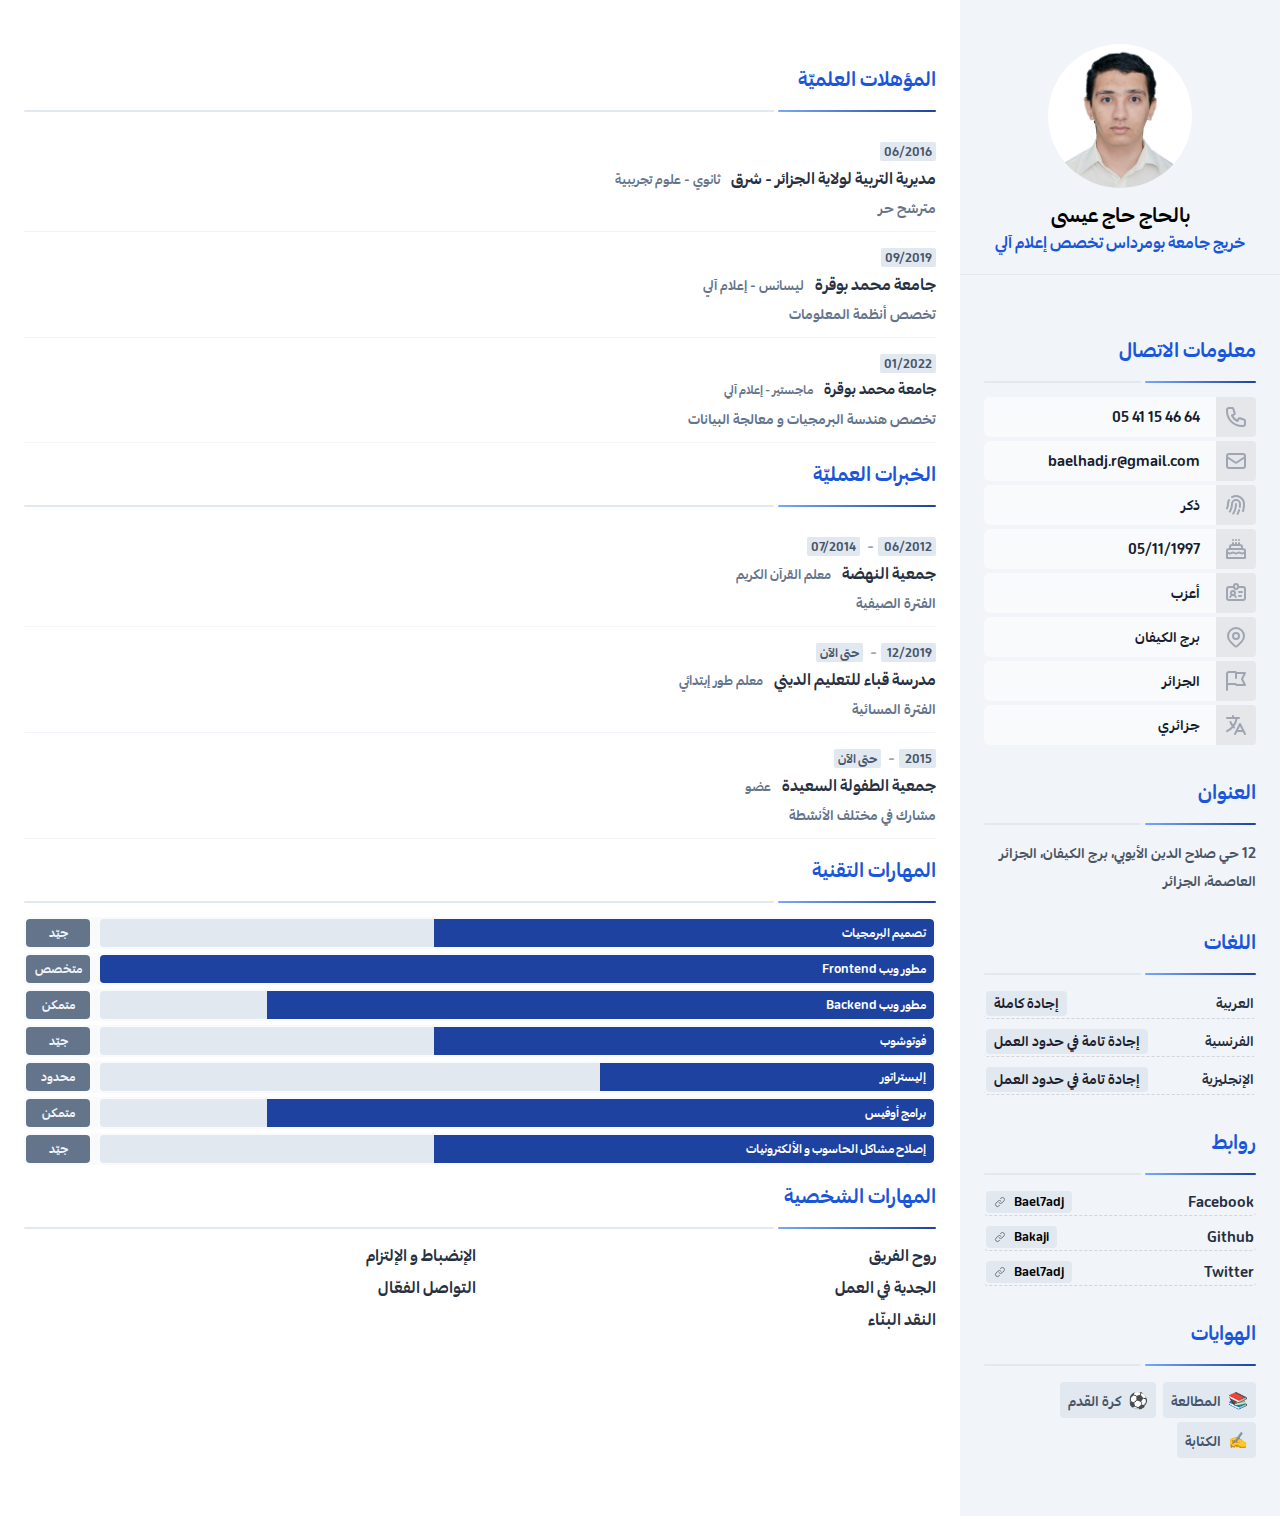
==== cv-ar.html @ a9716f7c "first init" ====
<!DOCTYPE html>
<html dir="rtl" lang="ar">

<head>
  <meta http-equiv="Content-Type" content="text/html; charset=UTF-8">
  <title>CV ar</title>
  <meta name="viewport" content="width=device-width, initial-scale=1, maximum-scale=1">
  <link rel="stylesheet" href="./assets/app.css">
  <link rel="stylesheet" href="./assets/font.css" type="text/css">
  <link rel="stylesheet" href="./assets/font-awesome.css">
  <meta name="description"
    content="مرحبًا ، أنا بلحاج الحاج عيسى ، مطور ويب مبتدئ يحب البرمجة واستكشاف تقنيات الويب الجديدة ، أستخدم تقنيات حديثة لإنشاء مواقع ويب رائعة">
  <meta name="og:description"
    content="مرحبًا ، أنا بلحاج الحاج عيسى ، مطور ويب مبتدئ يحب البرمجة واستكشاف تقنيات الويب الجديدة ، أستخدم تقنيات حديثة لإنشاء مواقع ويب رائعة">
  <link rel="stylesheet" href="./assets/custom.css">
</head>

<body style="background: #243876">
  <div class="page">
    <div class="cv md:flex overflow-hidden bg-white  ">
      <div class="md:w-80  w-full md:flex-shrink-0 bg-cool-gray-100 py-6">
        <div class="w-full">
          <div class="block md:hidden">
          </div>
          <div class="text-center mx-auto border-b border-cool-gray-200 mb-3 py-5">
            <img src="./assets/person.png" class="w-36 rounded mx-auto mb-3 font-bold" style="border-radius: 50%;">
            <h2 class="px-2 text-xl" style="font-weight: 900;">بالحاج حاج عيسى</h2>
            <h4 class="px-2 text-blue-700">خريج جامعة بومرداس تخصص إعلام آلي</h4>
          </div>
          <div class="text-gray-800 p-6 text-sm print:text-base print:font-normal leading-7">
          </div>
          <div class="px-6 mb-8">
            <h2 class="text-blue-700  text-xl font-bold">
              معلومات الاتصال
            </h2>
            <span class="flex my-4">
              <span class="w-48 rounded-sm h-0.5 bg-gradient-to-l from-blue-800 to-blue-400 inline-block -mb-2"></span>
              <span class="w-full rounded-sm ms-1 h-0.5 bg-cool-gray-200 inline-block -mb-2"></span>
            </span>
            <div>
              <div
                class="group mb-1 flex items-center text-sm print:text-base print:font-normal leading-5 font-medium text-gray-900 rounded-md bg-cool-gray-50">
                <span class="flex-shrink-0 bg-gray-200 p-2 rounded-s me-3 text-gray-400">
                  <svg class=" h-6 w-6 text-gray-400" fill="none" stroke="currentColor" viewBox="0 0 24 24"
                    xmlns="http://www.w3.org/2000/svg">
                    <path stroke-linecap="round" stroke-linejoin="round" stroke-width="2"
                      d="M3 5a2 2 0 012-2h3.28a1 1 0 01.948.684l1.498 4.493a1 1 0 01-.502 1.21l-2.257 1.13a11.042 11.042 0 005.516 5.516l1.13-2.257a1 1 0 011.21-.502l4.493 1.498a1 1 0 01.684.949V19a2 2 0 01-2 2h-1C9.716 21 3 14.284 3 6V5z">
                    </path>
                  </svg>
                </span>
                <a href="tel:05 41 15 46 64" dir="ltr" target="_blank"
                  class="p-1 truncate inline-block hover:text-blue-600">05 41 15 46 64</a>
              </div>
              <div
                class="group mb-1 flex items-center text-sm print:text-base print:font-normal leading-5 font-medium text-gray-900 rounded-md bg-cool-gray-50">
                <span class="flex-shrink-0 bg-gray-200 p-2 rounded-s me-3 text-gray-400">
                  <svg class="w-6 h-6 text-gray-400" fill="none" stroke="currentColor" viewBox="0 0 24 24"
                    xmlns="http://www.w3.org/2000/svg">
                    <path stroke-linecap="round" stroke-linejoin="round" stroke-width="2"
                      d="M3 8l7.89 5.26a2 2 0 002.22 0L21 8M5 19h14a2 2 0 002-2V7a2 2 0 00-2-2H5a2 2 0 00-2 2v10a2 2 0 002 2z">
                    </path>
                  </svg>
                </span>
                <a href="mailto:baelhadj.r@gmail.com" dir="ltr" target="_blank"
                  class="p-1 truncate inline-block hover:text-blue-600">baelhadj.r@gmail.com</a>
              </div>
              <div
                class="group mb-1 flex items-center text-sm print:text-base print:font-normal leading-5 font-medium text-gray-900 rounded-md bg-cool-gray-50">
                <span class="flex-shrink-0 bg-gray-200 p-2 rounded-s me-3 text-gray-400">
                  <svg class="w-6 h-6" fill="none" stroke="currentColor" viewBox="0 0 24 24"
                    xmlns="http://www.w3.org/2000/svg">
                    <path stroke-linecap="round" stroke-linejoin="round" stroke-width="2"
                      d="M12 11c0 3.517-1.009 6.799-2.753 9.571m-3.44-2.04l.054-.09A13.916 13.916 0 008 11a4 4 0 118 0c0 1.017-.07 2.019-.203 3m-2.118 6.844A21.88 21.88 0 0015.171 17m3.839 1.132c.645-2.266.99-4.659.99-7.132A8 8 0 008 4.07M3 15.364c.64-1.319 1-2.8 1-4.364 0-1.457.39-2.823 1.07-4">
                    </path>
                  </svg>
                </span>
                <span class="p-1 truncate inline-block capitalize">ذكر</span>
              </div>
              <div
                class="group mb-1 flex items-center text-sm print:text-base print:font-normal leading-5 font-medium text-gray-900 rounded-md bg-cool-gray-50">
                <span class="flex-shrink-0 bg-gray-200 p-2 rounded-s me-3 text-gray-400">
                  <svg class="w-6 h-6 text-gray-400" "="" fill=" none" stroke="currentColor" viewBox="0 0 24 24"
                    xmlns="http://www.w3.org/2000/svg">
                    <path stroke-linecap="round" stroke-linejoin="round" stroke-width="2"
                      d="M21 15.546c-.523 0-1.046.151-1.5.454a2.704 2.704 0 01-3 0 2.704 2.704 0 00-3 0 2.704 2.704 0 01-3 0 2.704 2.704 0 00-3 0 2.704 2.704 0 01-3 0 2.701 2.701 0 00-1.5-.454M9 6v2m3-2v2m3-2v2M9 3h.01M12 3h.01M15 3h.01M21 21v-7a2 2 0 00-2-2H5a2 2 0 00-2 2v7h18zm-3-9v-2a2 2 0 00-2-2H8a2 2 0 00-2 2v2h12z">
                    </path>
                  </svg>
                </span>
                <span class="p-1 truncate inline-block capitalize">05/11/1997</span>
              </div>
              <div
                class="group mb-1 flex items-center text-sm print:text-base print:font-normal leading-5 font-medium text-gray-900 rounded-md bg-cool-gray-50">
                <span class="flex-shrink-0 bg-gray-200 p-2 rounded-s me-3 text-gray-400">
                  <svg class="w-6 h-6 text-gray-400" fill="none" stroke="currentColor" viewBox="0 0 24 24"
                    xmlns="http://www.w3.org/2000/svg">
                    <path stroke-linecap="round" stroke-linejoin="round" stroke-width="2"
                      d="M10 6H5a2 2 0 00-2 2v9a2 2 0 002 2h14a2 2 0 002-2V8a2 2 0 00-2-2h-5m-4 0V5a2 2 0 114 0v1m-4 0a2 2 0 104 0m-5 8a2 2 0 100-4 2 2 0 000 4zm0 0c1.306 0 2.417.835 2.83 2M9 14a3.001 3.001 0 00-2.83 2M15 11h3m-3 4h2">
                    </path>
                  </svg>
                </span>
                <span class="p-1 truncate inline-block capitalize">أعزب</span>
              </div>
              <div
                class="group mb-1 flex items-center text-sm print:text-base print:font-normal leading-5 font-medium text-gray-900 rounded-md bg-cool-gray-50">
                <span class="flex-shrink-0 bg-gray-200 p-2 rounded-s me-3 text-gray-400">
                  <svg class="w-6 h-6" fill="none" stroke="currentColor" viewBox="0 0 24 24"
                    xmlns="http://www.w3.org/2000/svg">
                    <path stroke-linecap="round" stroke-linejoin="round" stroke-width="2"
                      d="M17.657 16.657L13.414 20.9a1.998 1.998 0 01-2.827 0l-4.244-4.243a8 8 0 1111.314 0z"></path>
                    <path stroke-linecap="round" stroke-linejoin="round" stroke-width="2"
                      d="M15 11a3 3 0 11-6 0 3 3 0 016 0z"></path>
                  </svg>
                </span>
                <span class="p-1 truncate inline-block capitalize">برج الكيفان</span>
              </div>
              <div
                class="group mb-1 flex items-center text-sm print:text-base print:font-normal leading-5 font-medium text-gray-900 rounded-md bg-cool-gray-50">
                <span class="flex-shrink-0 bg-gray-200 p-2 rounded-s me-3 text-gray-400">
                  <svg class="w-6 h-6 text-gray-400" fill="none" stroke="currentColor" viewBox="0 0 24 24"
                    xmlns="http://www.w3.org/2000/svg">
                    <path stroke-linecap="round" stroke-linejoin="round" stroke-width="2"
                      d="M3 21v-4m0 0V5a2 2 0 012-2h6.5l1 1H21l-3 6 3 6h-8.5l-1-1H5a2 2 0 00-2 2zm9-13.5V9"></path>
                  </svg>
                </span>
                <span class="p-1 truncate inline-block capitalize">الجزائر</span>
              </div>
              <div
                class="group mb-1 flex items-center text-sm print:text-base print:font-normal leading-5 font-medium text-gray-900 rounded-md bg-cool-gray-50">
                <span class="flex-shrink-0 bg-gray-200 p-2 rounded-s me-3 text-gray-400">
                  <svg class="w-6 h-6 text-gray-400" fill="none" stroke="currentColor" viewBox="0 0 24 24"
                    xmlns="http://www.w3.org/2000/svg">
                    <path stroke-linecap="round" stroke-linejoin="round" stroke-width="2"
                      d="M3 5h12M9 3v2m1.048 9.5A18.022 18.022 0 016.412 9m6.088 9h7M11 21l5-10 5 10M12.751 5C11.783 10.77 8.07 15.61 3 18.129">
                    </path>
                  </svg>
                </span>
                <span class="p-1 truncate inline-block capitalize">جزائري</span>
              </div>
            </div>
            <div class="mt-6">
            </div>
          </div>
          <div class="px-6 mb-8">
            <h2 class="text-blue-700  text-xl font-bold">
              العنوان</h2>
            <span class="flex my-4">
              <span class="w-48 rounded-sm h-0.5 bg-gradient-to-l from-blue-800 to-blue-400 inline-block -mb-2"></span>
              <span class="w-full rounded-sm ms-1 h-0.5 bg-cool-gray-200 inline-block -mb-2"></span>
            </span>
            <div class="text-gray-600 font-bold text-sm leading-7">12 حي صلاح الدين الأيوبي، برج الكيفان، الجزائر
              العاصمة، الجزائر</div>
          </div>
          <div class="px-6 mb-8">
            <h2 class="text-blue-700  text-xl font-bold">
              اللغات
            </h2>
            <span class="flex my-4">
              <span class="w-48 rounded-sm h-0.5 bg-gradient-to-l from-blue-800 to-blue-400 inline-block -mb-2"></span>
              <span class="w-full rounded-sm ms-1 h-0.5 bg-cool-gray-200 inline-block -mb-2"></span>
            </span>
            <div>
              <div class="flex items-center bg-cool-gray-200x p-0.5 rounded mb-2 border-b border-dashed">
                <span class="text-sm flex-grow text-cool-gray-800">
                  العربية
                </span>
                <span class="ms-2 text-sm p-0.5 px-2 rounded text-cool-gray-900 bg-cool-gray-200">إجادة كاملة </span>
              </div>
              <div class="flex items-center bg-cool-gray-200x p-0.5 rounded mb-2 border-b border-dashed">
                <span class="text-sm flex-grow text-cool-gray-800">
                  الفرنسية
                </span>
                <span class="ms-2 text-sm p-0.5 px-2 rounded text-cool-gray-900 bg-cool-gray-200">إجادة تامة في حدود
                  العمل </span>
              </div>
              <div class="flex items-center bg-cool-gray-200x p-0.5 rounded mb-2 border-b border-dashed">
                <span class="text-sm flex-grow text-cool-gray-800">
                  الإنجليزية
                </span>
                <span class="ms-2 text-sm p-0.5 px-2 rounded text-cool-gray-900 bg-cool-gray-200">إجادة تامة في حدود
                  العمل </span>
              </div>
            </div>
          </div>
          <div class="px-6 mb-8 print-hidden">
            <h2 class="text-blue-700  text-xl font-bold">
              روابط
            </h2>
            <span class="flex my-4">
              <span class="w-48 rounded-sm h-0.5 bg-gradient-to-l from-blue-800 to-blue-400 inline-block -mb-2"></span>
              <span class="w-full rounded-sm ms-1 h-0.5 bg-cool-gray-200 inline-block -mb-2"></span>
            </span>
            <div>
              <div class="flex items-center bg-cool-gray-200x p-0.5 rounded mb-2 border-b border-dashed">
                <span class="text-sm  flex-grow text-cool-gray-800">
                  Facebook
                </span>
                <a href="https://bit.ly/baelhadj_Fb" target="_blank"
                  class="ms-2 flex items-center text-xs p-0.5 px-2 rounded bg-cool-gray-200 hover:text-blue-500">
                  Bael7adj
                  <svg class="w-3 h-3 opacity-50 ms-2" fill="none" stroke="currentColor" viewBox="0 0 24 24"
                    xmlns="http://www.w3.org/2000/svg">
                    <path stroke-linecap="round" stroke-linejoin="round" stroke-width="2"
                      d="M13.828 10.172a4 4 0 00-5.656 0l-4 4a4 4 0 105.656 5.656l1.102-1.101m-.758-4.899a4 4 0 005.656 0l4-4a4 4 0 00-5.656-5.656l-1.1 1.1">
                    </path>
                  </svg>
                </a>
              </div>
              <div class="flex items-center bg-cool-gray-200x p-0.5 rounded mb-2 border-b border-dashed">
                <span class="text-sm  flex-grow text-cool-gray-800">
                  Github</span>
                <a href="https://bit.ly/baelhadj_Gh" target="_blank"
                  class="ms-2 flex items-center text-xs p-0.5 px-2 rounded bg-cool-gray-200 hover:text-blue-500">
                  Bakaji
                  <svg class="w-3 h-3 opacity-50 ms-2" fill="none" stroke="currentColor" viewBox="0 0 24 24"
                    xmlns="http://www.w3.org/2000/svg">
                    <path stroke-linecap="round" stroke-linejoin="round" stroke-width="2"
                      d="M13.828 10.172a4 4 0 00-5.656 0l-4 4a4 4 0 105.656 5.656l1.102-1.101m-.758-4.899a4 4 0 005.656 0l4-4a4 4 0 00-5.656-5.656l-1.1 1.1">
                    </path>
                  </svg>
                </a>
              </div>
              <div class="flex items-center bg-cool-gray-200x p-0.5 rounded mb-2 border-b border-dashed">
                <span class="text-sm  flex-grow text-cool-gray-800">
                  Twitter
                </span>
                <a href="https://bit.ly/baelhadj_Tw" target="_blank"
                  class="ms-2 flex items-center text-xs p-0.5 px-2 rounded bg-cool-gray-200 hover:text-blue-500">
                  Bael7adj
                  <svg class="w-3 h-3 opacity-50 ms-2" fill="none" stroke="currentColor" viewBox="0 0 24 24"
                    xmlns="http://www.w3.org/2000/svg">
                    <path stroke-linecap="round" stroke-linejoin="round" stroke-width="2"
                      d="M13.828 10.172a4 4 0 00-5.656 0l-4 4a4 4 0 105.656 5.656l1.102-1.101m-.758-4.899a4 4 0 005.656 0l4-4a4 4 0 00-5.656-5.656l-1.1 1.1">
                    </path>
                  </svg>
                </a>
              </div>
            </div>
          </div>
          <div class="px-6 mb-8">
            <h2 class="text-blue-700  text-xl font-bold">
              الهوايات
            </h2>
            <span class="flex my-4">
              <span class="w-48 rounded-sm h-0.5 bg-gradient-to-l from-blue-800 to-blue-400 inline-block -mb-2"></span>
              <span class="w-full rounded-sm ms-1 h-0.5 bg-cool-gray-200 inline-block -mb-2"></span>
            </span>
            <div>
              <div class="bg-cool-gray-200 inline-block p-1.5 rounded me-1 my-0.5 text-sm px-2 text-cool-gray-600">
                <span class="text-base me-1 inline-block -mb-1"> 📚</span>
                <span> المطالعة</span>
              </div>
              <div class="bg-cool-gray-200 inline-block p-1.5 rounded me-1 my-0.5 text-sm px-2 text-cool-gray-600">
                <span class="text-base me-1 inline-block -mb-1"> ⚽️</span>
                <span> كرة القدم</span>
              </div>
              <div class="bg-cool-gray-200 inline-block p-1.5 rounded me-1 my-0.5 text-sm px-2 text-cool-gray-600">
                <span class="text-base me-1 inline-block -mb-1"> ✍️</span>
                <span> الكتابة</span>
              </div>
            </div>
          </div>
        </div>
      </div>
      <div class="w-full">
        <div class="hidden md:block">
        </div>
        <main class="flex-1x relativex z-0 overflow-y-autox focus:outline-none p-6 mt-6" tabindex="0"
          data-metatip="true">
          <div class="my-4 mb-4">
            <h2 class="text-blue-700  text-xl font-bold">
              المؤهلات العلميّة
            </h2>
            <span class="flex my-4">
              <span class="w-48 rounded-sm h-0.5 bg-gradient-to-l from-blue-800 to-blue-400 inline-block -mb-2"></span>
              <span class="w-full rounded-sm ms-1 h-0.5 bg-cool-gray-200 inline-block -mb-2"></span>
            </span>
            <div class="border-b py-3 border-cool-gray-100">
              <div class="mb-1">
                <span class="p-0.5 px-1 rounded-sm bg-cool-gray-200 text-xs text-cool-gray-600">06/2016 </span>
              </div>
              <h3>
                <span class="font-bold text-cool-gray-800 inline-block print:text-xl print:font-normal">مديرية التربية
                  لولاية الجزائر - شرق </span>
                <small class="text-cool-gray-500 mx-2 inline-block">ثانوي - علوم تجريبية</small>
              </h3>
              <div class="text-cool-gray-500 text-sm mt-2 block">
                مترشح حر</div>
            </div>
            <div class="border-b py-3 border-cool-gray-100">
              <div class="mb-1">
                <span class="p-0.5 px-1 rounded-sm bg-cool-gray-200 text-xs text-cool-gray-600">09/2019 </span>
              </div>
              <h3>
                <span class="font-bold text-cool-gray-800 inline-block print:text-xl print:font-normal">جامعة محمد بوقرة
                </span>
                <small class="text-cool-gray-500 mx-2 inline-block">ليسانس - إعلام آلي</small>
              </h3>
              <div class="text-cool-gray-500 text-sm mt-2 block">تخصص
                أنظمة المعلومات</div>
            </div>
            <div class="border-b py-3 border-cool-gray-100">
              <div class="mb-1">
                <span class="p-0.5 px-1 rounded-sm bg-cool-gray-200 text-xs text-cool-gray-600">01/2022 </span>
              </div>
              <h3 style="font-weight: 900; font-size: 15px;">
                <span class="font-bold text-cool-gray-800 inline-block print:text-xl print:font-normal"
                  style="font-weight: 700; text-align: left;">جامعة محمد بوقرة </span>
                <small class="text-cool-gray-500 mx-2 inline-block">ماجستير - إعلام آلي</small>
              </h3>
              <div class="text-cool-gray-500 text-sm mt-2 block">تخصص
                هندسة البرمجيات و معالجة البيانات</div>
            </div>
          </div>
          <div class="my-4 mb-4">
            <h2 class="text-blue-700  text-xl font-bold">
              الخبرات العمليّة
            </h2>
            <span class="flex my-4">
              <span class="w-48 rounded-sm h-0.5 bg-gradient-to-l from-blue-800 to-blue-400 inline-block -mb-2"></span>
              <span class="w-full rounded-sm ms-1 h-0.5 bg-cool-gray-200 inline-block -mb-2"></span>
            </span>
            <div class="border-b py-3 border-cool-gray-100">
              <div class="mb-1">
                <span class="p-0.5 px-1 rounded-sm bg-cool-gray-200 text-xs text-cool-gray-600">06/2012 </span>
                <span class="mx-1 text-gray-400"> - </span>
                <span class="p-0.5 px-1 rounded-sm bg-cool-gray-200 text-xs text-cool-gray-600">07/2014 </span>
              </div>
              <h3>
                <span class="font-bold text-cool-gray-800 inline-block print:text-xl print:font-normal">جمعية النهضة
                </span>
                <small class="text-cool-gray-500 mx-2 inline-block">معلم القرآن الكريم</small>
              </h3>
              <div class="text-cool-gray-500 text-sm mt-2 block" contenteditable="true" spellcheck="true">الفترة الصيفية
              </div>
            </div>
            <div class="border-b py-3 border-cool-gray-100">
              <div class="mb-1">
                <span class="p-0.5 px-1 rounded-sm bg-cool-gray-200 text-xs text-cool-gray-600">12/2019 </span>
                <span class="mx-1 text-gray-400"> - </span>
                <span class="p-0.5 px-1 rounded-sm bg-cool-gray-200 text-xs text-cool-gray-600">حتى الآن </span>
              </div>
              <h3>
                <span class="font-bold text-cool-gray-800 inline-block print:text-xl print:font-normal">مدرسة قباء
                  للتعليم الديني </span>
                <small class="text-cool-gray-500 mx-2 inline-block">معلم طور إبتدائي</small>
              </h3>
              <div class="text-cool-gray-500 text-sm mt-2 block">
                الفترة المسائية</div>
            </div>
            <div class="border-b py-3 border-cool-gray-100">
              <div class="mb-1">
                <span class="p-0.5 px-1 rounded-sm bg-cool-gray-200 text-xs text-cool-gray-600">2015 </span>
                <span class="mx-1 text-gray-400"> - </span>
                <span class="p-0.5 px-1 rounded-sm bg-cool-gray-200 text-xs text-cool-gray-600">حتى الآن </span>
              </div>
              <h3>
                <span class="font-bold text-cool-gray-800 inline-block print:text-xl print:font-normal">جمعية الطفولة
                  السعيدة </span>
                <small class="text-cool-gray-500 mx-2 inline-block">عضو</small>
              </h3>
              <div class="text-cool-gray-500 text-sm mt-2 block">مشارك
                في مختلف الأنشطة</div>
            </div>
          </div>
          <div class="my-4 mb-4">
            <h2 class="text-blue-700  text-xl font-bold">
              المهارات التقنية</h2>
            <span class="flex my-4">
              <span class="w-48 rounded-sm h-0.5 bg-gradient-to-l from-blue-800 to-blue-400 inline-block -mb-2"></span>
              <span class="w-full rounded-sm ms-1 h-0.5 bg-cool-gray-200 inline-block -mb-2"></span>
            </span>
            <div>
              <div class="flex items-center bg-cool-gray-50 p-0.5 rounded my-1">
                <div class="flex-grow bg-cool-gray-200 rounded truncate">
                  <div class="bg-blue-800 bg-gradient-to-l text-xs leading-none py-2 px-2 text-white rounded-s truncate"
                    style="width: 60%"> <span style="font-weight: 900;"> تصميم البرمجيات</span> </div>
                </div>
                <div
                  class="text-cool-gray-100 ms-1 bg-cool-gray-500 p-2 text-center leading-none rounded text-xs flex-shrink-0"
                  style="font-weight: 700;"> جيّد </div>
              </div>
              <div class="flex items-center bg-cool-gray-50 p-0.5 rounded my-1">
                <div class="flex-grow bg-cool-gray-200 rounded truncate">
                  <div class="bg-blue-800 bg-gradient-to-l text-xs leading-none py-2 px-2 text-white rounded-s truncate"
                    style="width: 100%"> <span style="font-weight: 700;"> مطور ويب Frontend</span> </div>
                </div>
                <div
                  class="text-cool-gray-100 ms-1 bg-cool-gray-500 p-2 text-center leading-none rounded text-xs flex-shrink-0"
                  style="font-weight: 800;"> متخصص </div>
              </div>
              <div class="flex items-center bg-cool-gray-50 p-0.5 rounded my-1">
                <div class="flex-grow bg-cool-gray-200 rounded truncate">
                  <div class="bg-blue-800 bg-gradient-to-l text-xs leading-none py-2 px-2 text-white rounded-s truncate"
                    style="width: 80%"> <span style="font-weight: 700;"> مطور ويب Backend</span> </div>
                </div>
                <div
                  class="text-cool-gray-100 ms-1 bg-cool-gray-500 p-2 text-center leading-none rounded text-xs flex-shrink-0"
                  style="font-weight: 700;"> متمكن </div>
              </div>
              <div class="flex items-center bg-cool-gray-50 p-0.5 rounded my-1">
                <div class="flex-grow bg-cool-gray-200 rounded truncate">
                  <div class="bg-blue-800 bg-gradient-to-l text-xs leading-none py-2 px-2 text-white rounded-s truncate"
                    style="width: 60%"> <span style="font-weight: 700;"> فوتوشوب</span> </div>
                </div>
                <div
                  class="text-cool-gray-100 ms-1 bg-cool-gray-500 p-2 text-center leading-none rounded text-xs flex-shrink-0"
                  style="font-weight: 700;"> جيّد </div>
              </div>
              <div class="flex items-center bg-cool-gray-50 p-0.5 rounded my-1">
                <div class="flex-grow bg-cool-gray-200 rounded truncate">
                  <div class="bg-blue-800 bg-gradient-to-l text-xs leading-none py-2 px-2 text-white rounded-s truncate"
                    style="width: 40%"> <span style="font-weight: 700;"> إليستراتور</span> </div>
                </div>
                <div
                  class="text-cool-gray-100 ms-1 bg-cool-gray-500 p-2 text-center leading-none rounded text-xs flex-shrink-0"
                  style="font-weight: 700;"> محدود </div>
              </div>
              <div class="flex items-center bg-cool-gray-50 p-0.5 rounded my-1">
                <div class="flex-grow bg-cool-gray-200 rounded truncate">
                  <div class="bg-blue-800 bg-gradient-to-l text-xs leading-none py-2 px-2 text-white rounded-s truncate"
                    style="width: 80%"> <span style="font-weight: 700;"> برامج أوفيس</span> </div>
                </div>
                <div
                  class="text-cool-gray-100 ms-1 bg-cool-gray-500 p-2 text-center leading-none rounded text-xs flex-shrink-0"
                  style="font-weight: 800;"> متمكن </div>
              </div>
              <div class="flex items-center bg-cool-gray-50 p-0.5 rounded my-1">
                <div class="flex-grow bg-cool-gray-200 rounded truncate">
                  <div class="bg-blue-800 bg-gradient-to-l text-xs leading-none py-2 px-2 text-white rounded-s truncate"
                    style="width: 60%"> <span style="font-weight: 800;"> إصلاح مشاكل الحاسوب و الألكترونيات</span>
                  </div>
                </div>
                <div
                  class="text-cool-gray-100 ms-1 bg-cool-gray-500 p-2 text-center leading-none rounded text-xs flex-shrink-0"
                  style="font-weight: 800;"> جيّد </div>
              </div>
            </div>
          </div>
          <div class="my-4 mb-4">
            <h2 class="text-blue-700  text-xl font-bold">
              المهارات الشخصية</h2>
            <span class="flex my-4">
              <span class="w-48 rounded-sm h-0.5 bg-gradient-to-l from-blue-800 to-blue-400 inline-block -mb-2"></span>
              <span class="w-full rounded-sm ms-1 h-0.5 bg-cool-gray-200 inline-block -mb-2"></span>
            </span>
            <div class="skills-grid">
              <div class="font-semiBold text-cool-gray-800 print:text-xl print:font-normal">روح الفريق</div>
              <div class="font-semiBold text-cool-gray-800 print:text-xl print:font-normal">الإنضباط و الإلتزام</div>
              <div class="font-semiBold text-cool-gray-800 print:text-xl print:font-normal">الجدية في العمل</div>
              <div class="font-semiBold text-cool-gray-800 print:text-xl print:font-normal">التواصل الفعّال</div>
              <div class="font-semiBold text-cool-gray-800 print:text-xl print:font-normal">النقد البنّاء</div>
            </div>
          </div>
        </main>
      </div>
    </div>
  </div>
</body>

</html>
---- assets/font.css ----
@font-face{font-family:'sky';src: url('https://www.fontstatic.com/fonts/sky/sky.eot?#iefix');src: local('السماء'), local('sky'),url('https://www.fontstatic.com/fonts/sky/sky.woff') format('woff');}@font-face{font-family:'sky-bold';src: url('https://www.fontstatic.com/fonts/sky-bold/sky-bold.eot?#iefix');src: local('السماء ثقيل'), local('sky-bold'),url('https://www.fontstatic.com/fonts/sky-bold/sky-bold.woff') format('woff');}
---- assets/custom.css ----
* {
  font-family: "Teshrin-400" !important;
}
.text-cool-gray-100 {
  min-width: 64px;
  margin-inline-start: 10px;
}
.skills-grid {
  display: grid;
  grid-template-columns: repeat(auto-fit, minmax(400px, 1fr));
  grid-gap: 0.5rem;
}

@media print {
  .cv {
    height: 100vh !important;
  }
  .print-hidden {
    display: none;
  }
  .skills-grid {
    display: grid;
    grid-template-columns: repeat(auto-fit, minmax(30%, 1fr));
    grid-gap: 0.5rem;
  }
}
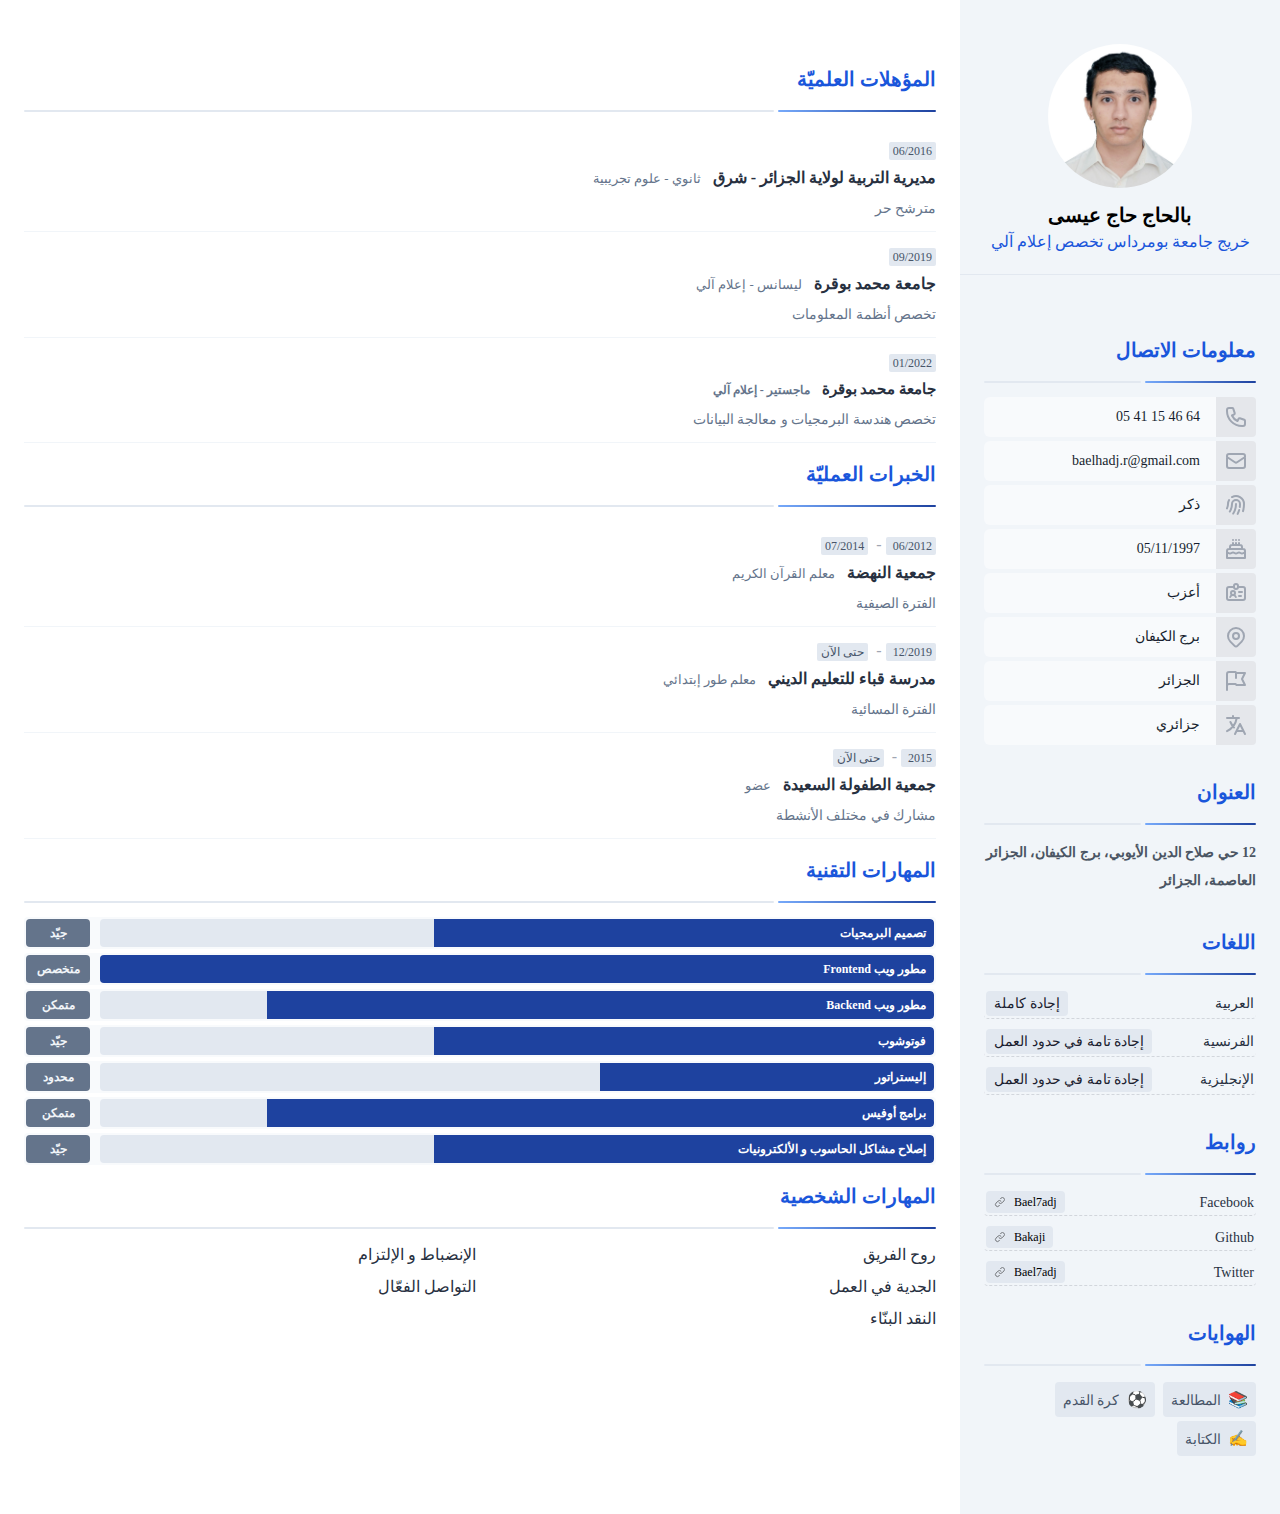
==== commit e8d69d08: "fix font" ====
--- a/cv-ar.html
+++ b/cv-ar.html
@@ -13,6 +13,7 @@
   <meta name="og:description"
     content="مرحبًا ، أنا بلحاج الحاج عيسى ، مطور ويب مبتدئ يحب البرمجة واستكشاف تقنيات الويب الجديدة ، أستخدم تقنيات حديثة لإنشاء مواقع ويب رائعة">
   <link rel="stylesheet" href="./assets/custom.css">
+  <meta property="og:image" content="https://bakaji.github.io/CV/assets/person.png" />
 </head>
 
 <body style="background: #243876">
